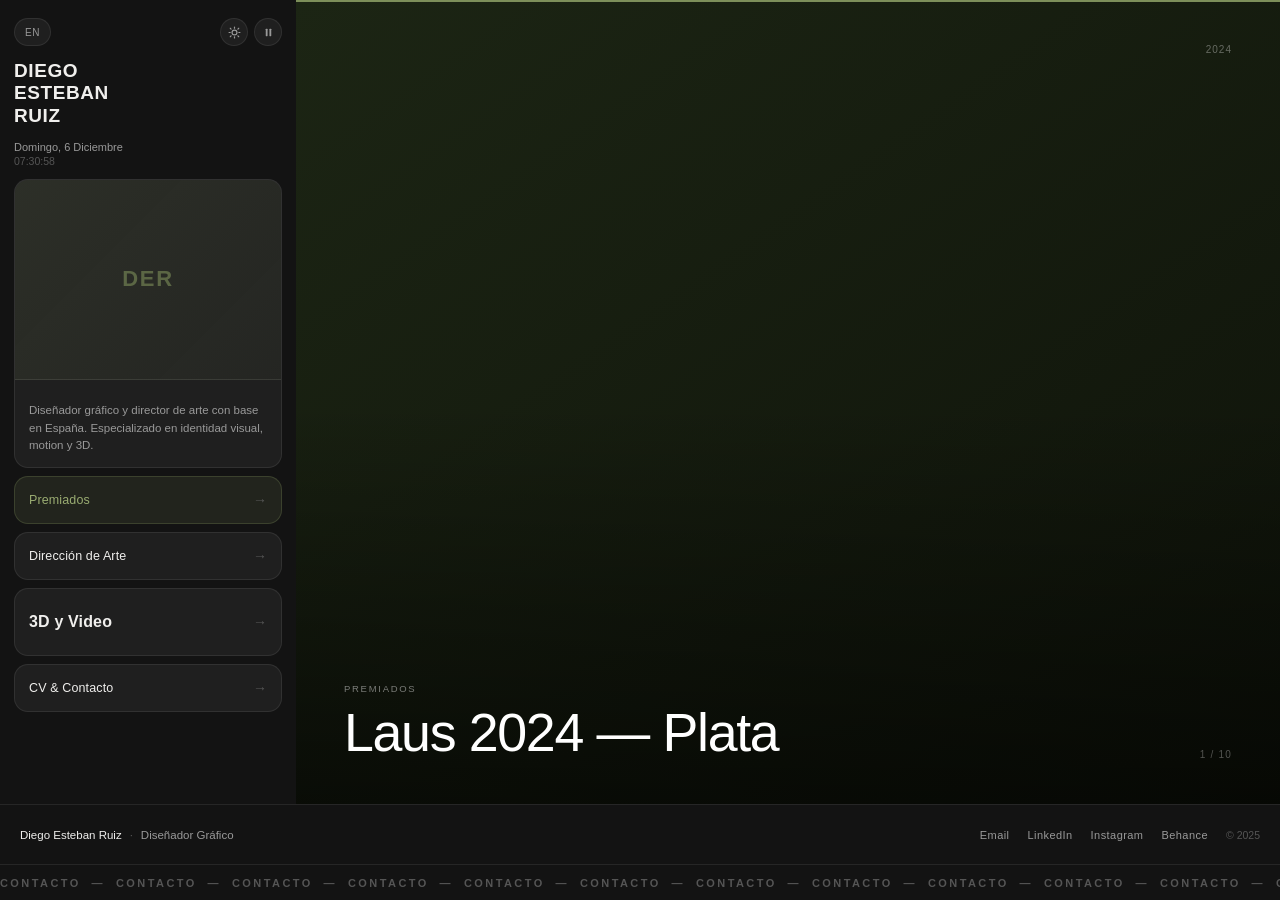
==== index.html @ 57b0bf26 "primera versión" ====
<!DOCTYPE html>
<html lang="es" data-theme="dark" data-lang="es">
<head>
  <meta charset="UTF-8">
  <meta name="viewport" content="width=device-width, initial-scale=1.0">
  <title>Diego Esteban Ruiz — Portfolio</title>
  <link rel="stylesheet" href="css/style.css">
</head>
<body>

  <div class="layout">

    <!-- SIDEBAR -->
    <aside class="sidebar">
      <div class="sidebar-inner">

        <div class="sidebar-header">
          <div class="controls">
            <button class="ctrl-btn lang-btn" id="langToggle" title="Cambiar idioma">EN</button>
            <div class="ctrl-right">
              <button class="ctrl-btn icon-btn" id="themeToggle" title="Cambiar tema">
                <svg width="13" height="13" viewBox="0 0 24 24" fill="none" stroke="currentColor" stroke-width="2.2" stroke-linecap="round">
                  <circle cx="12" cy="12" r="4.5"/>
                  <line x1="12" y1="2" x2="12" y2="4"/>
                  <line x1="12" y1="20" x2="12" y2="22"/>
                  <line x1="4.22" y1="4.22" x2="5.64" y2="5.64"/>
                  <line x1="18.36" y1="18.36" x2="19.78" y2="19.78"/>
                  <line x1="2" y1="12" x2="4" y2="12"/>
                  <line x1="20" y1="12" x2="22" y2="12"/>
                  <line x1="4.22" y1="19.78" x2="5.64" y2="18.36"/>
                  <line x1="18.36" y1="5.64" x2="19.78" y2="4.22"/>
                </svg>
              </button>
              <button class="ctrl-btn icon-btn" id="playToggle" title="Play / Pause">
                <svg class="icon-play" width="11" height="11" viewBox="0 0 24 24" fill="currentColor">
                  <rect x="6" y="4" width="4" height="16" rx="1"/>
                  <rect x="14" y="4" width="4" height="16" rx="1"/>
                </svg>
              </button>
            </div>
          </div>

          <h1 class="brand-name">DIEGO<br>ESTEBAN<br>RUIZ</h1>

          <div class="time-display">
            <span id="timeDay">Martes, 26 Mayo</span>
            <span class="time-city" id="timeClock">00:00:00</span>
          </div>
        </div>

        <nav class="sidebar-nav">

          <div class="nav-card nav-card--about" data-section="all">
            <div class="about-photo">
              <div class="photo-placeholder">DER</div>
            </div>
            <div class="about-text">
              <p class="about-desc" data-i18n="about_desc">Diseñador gráfico y director de arte con base en España. Especializado en identidad visual, motion y 3D.</p>
            </div>
          </div>

          <a href="pages/premiados.html" class="nav-card nav-card--section nav-card--accent" data-section="awards">
            <span class="nav-card-label" data-i18n="nav_awards">Premiados</span>
            <span class="nav-arrow">→</span>
          </a>

          <a href="pages/direccion-arte.html" class="nav-card nav-card--section" data-section="art-direction">
            <span class="nav-card-label" data-i18n="nav_artdir">Dirección de Arte</span>
            <span class="nav-arrow">→</span>
          </a>

          <a href="pages/3d-video.html" class="nav-card nav-card--section nav-card--large" data-section="3d-video">
            <span class="nav-card-label" data-i18n="nav_3d">3D y Video</span>
            <span class="nav-arrow">→</span>
          </a>

          <a href="pages/cv.html" class="nav-card nav-card--section" data-section="cv">
            <span class="nav-card-label" data-i18n="nav_cv">CV &amp; Contacto</span>
            <span class="nav-arrow">→</span>
          </a>

        </nav>

      </div>
    </aside>

    <!-- CAROUSEL -->
    <main class="carousel-area">
      <div class="carousel-progress-bar" id="progressBar"></div>
      <div class="carousel" id="carousel"></div>
      <div class="slide-label" id="slideLabel"></div>
    </main>

  </div>

  <!-- FOOTER -->
  <footer class="footer">
    <div class="footer-static">
      <div class="footer-left">
        <span class="footer-name">Diego Esteban Ruiz</span>
        <span class="footer-dot">·</span>
        <span class="footer-role" data-i18n="footer_role">Diseñador Gráfico</span>
      </div>
      <div class="footer-links">
        <a href="mailto:hola@diegoestebanruiz.com" class="footer-link">Email</a>
        <a href="https://linkedin.com" target="_blank" rel="noopener" class="footer-link">LinkedIn</a>
        <a href="https://instagram.com" target="_blank" rel="noopener" class="footer-link">Instagram</a>
        <a href="https://behance.net" target="_blank" rel="noopener" class="footer-link">Behance</a>
        <span class="footer-year">© 2025</span>
      </div>
    </div>
    <div class="footer-marquee">
      <div class="marquee-track">
        <span class="marquee-txt" data-i18n="marquee_contact">CONTACTO&nbsp;&nbsp;—&nbsp;&nbsp;CONTACTO&nbsp;&nbsp;—&nbsp;&nbsp;CONTACTO&nbsp;&nbsp;—&nbsp;&nbsp;CONTACTO&nbsp;&nbsp;—&nbsp;&nbsp;CONTACTO&nbsp;&nbsp;—&nbsp;&nbsp;CONTACTO&nbsp;&nbsp;—&nbsp;&nbsp;CONTACTO&nbsp;&nbsp;—&nbsp;&nbsp;CONTACTO&nbsp;&nbsp;—&nbsp;&nbsp;</span>
        <span class="marquee-txt" aria-hidden="true" data-i18n="marquee_contact">CONTACTO&nbsp;&nbsp;—&nbsp;&nbsp;CONTACTO&nbsp;&nbsp;—&nbsp;&nbsp;CONTACTO&nbsp;&nbsp;—&nbsp;&nbsp;CONTACTO&nbsp;&nbsp;—&nbsp;&nbsp;CONTACTO&nbsp;&nbsp;—&nbsp;&nbsp;CONTACTO&nbsp;&nbsp;—&nbsp;&nbsp;CONTACTO&nbsp;&nbsp;—&nbsp;&nbsp;CONTACTO&nbsp;&nbsp;—&nbsp;&nbsp;</span>
      </div>
    </div>
  </footer>

  <script src="js/common.js"></script>
  <script src="js/main.js"></script>
</body>
</html>
---- css/style.css ----
/* ─── TOKENS ─────────────────────────────────────────────── */
:root {
  --bg:            #0c0c0c;
  --bg-sidebar:    #131313;
  --bg-card:       rgba(255,255,255,0.055);
  --bg-card-hover: rgba(255,255,255,0.09);
  --border-card:   rgba(255,255,255,0.08);
  --text:          #f0efed;
  --text-muted:    #999;
  --text-dim:      #555;
  --olive:         #7d8f5a;
  --olive-light:   #9aac72;
  --olive-dim:     rgba(125,143,90,0.14);
  --olive-border:  rgba(125,143,90,0.28);
  --radius:        14px;
  --radius-sm:     9px;
  --sidebar-w:     296px;
  --footer-h:      96px;
  --gap:           8px;
  --font: -apple-system, BlinkMacSystemFont, 'Helvetica Neue', Helvetica, Arial, sans-serif;
  --ease: cubic-bezier(0.4, 0, 0.2, 1);
}

[data-theme="light"] {
  --bg:            #eeebe5;
  --bg-sidebar:    #e6e2db;
  --bg-card:       rgba(0,0,0,0.045);
  --bg-card-hover: rgba(0,0,0,0.08);
  --border-card:   rgba(0,0,0,0.09);
  --text:          #111;
  --text-muted:    #666;
  --text-dim:      #aaa;
  --olive:         #5c6e3c;
  --olive-light:   #7d8f5a;
  --olive-dim:     rgba(92,110,60,0.10);
  --olive-border:  rgba(92,110,60,0.25);
}

/* ─── RESET ──────────────────────────────────────────────── */
*, *::before, *::after { margin: 0; padding: 0; box-sizing: border-box; }
html, body { height: 100%; }
a { text-decoration: none; color: inherit; }
button { border: none; background: none; cursor: pointer; color: inherit; font: inherit; }
svg { display: block; flex-shrink: 0; }

/* ─── BODY / ROOT LAYOUT ─────────────────────────────────── */
body {
  display: flex;
  flex-direction: column;
  height: 100vh;
  overflow: hidden;
  font-family: var(--font);
  background: var(--bg);
  color: var(--text);
  transition: background 0.4s var(--ease), color 0.3s var(--ease);
}

/* top zone: sidebar + carousel */
.layout {
  display: flex;
  flex: 1;
  overflow: hidden;
  min-height: 0;
}

/* ─── SIDEBAR ────────────────────────────────────────────── */
.sidebar {
  width: var(--sidebar-w);
  flex-shrink: 0;
  background: var(--bg-sidebar);
  display: flex;
  flex-direction: column;
  overflow-y: auto;
  overflow-x: hidden;
  transition: background 0.4s var(--ease);
}

.sidebar::-webkit-scrollbar { width: 0; }

.sidebar-inner {
  display: flex;
  flex-direction: column;
  padding: 18px 14px 14px;
  gap: var(--gap);
  flex: 1;
}

/* header block */
.sidebar-header {
  display: flex;
  flex-direction: column;
  gap: 14px;
  padding-bottom: 4px;
}

.controls {
  display: flex;
  align-items: center;
  justify-content: space-between;
}

.ctrl-right {
  display: flex;
  align-items: center;
  gap: 6px;
}

.ctrl-btn {
  display: flex;
  align-items: center;
  justify-content: center;
  height: 28px;
  padding: 0 10px;
  border-radius: 20px;
  background: var(--bg-card);
  border: 1px solid var(--border-card);
  color: var(--text-muted);
  font-size: 10px;
  font-weight: 500;
  letter-spacing: 0.06em;
  transition: background 0.2s, color 0.2s, border-color 0.2s;
}

.ctrl-btn:hover {
  background: var(--bg-card-hover);
  color: var(--text);
}

.icon-btn {
  width: 28px;
  padding: 0;
}

.brand-name {
  font-size: 19px;
  font-weight: 600;
  letter-spacing: 0.03em;
  line-height: 1.18;
  color: var(--text);
}

.time-display {
  display: flex;
  flex-direction: column;
  gap: 2px;
  font-size: 11px;
  color: var(--text-muted);
}

.time-city {
  color: var(--text-dim);
  font-size: 10.5px;
  font-variant-numeric: tabular-nums;
}

/* ─── NAV CARDS ──────────────────────────────────────────── */
.sidebar-nav {
  display: flex;
  flex-direction: column;
  gap: var(--gap);
  flex: 1;
}

.nav-card {
  display: flex;
  align-items: center;
  gap: 10px;
  padding: 12px 14px;
  border-radius: var(--radius);
  background: var(--bg-card);
  border: 1px solid var(--border-card);
  transition: background 0.2s var(--ease), border-color 0.2s var(--ease), transform 0.15s var(--ease);
  cursor: pointer;
}

.nav-card:hover {
  background: var(--bg-card-hover);
  transform: translateX(2px);
}

/* about card */
.nav-card--about {
  flex-direction: column;
  align-items: flex-start;
  padding: 0;
  overflow: hidden;
  cursor: default;
}

.nav-card--about:hover { transform: none; }

.about-photo {
  width: 100%;
  aspect-ratio: 4/3;
  background: linear-gradient(135deg, var(--olive-dim), rgba(125,143,90,0.06));
  border-bottom: 1px solid var(--border-card);
  display: flex;
  align-items: center;
  justify-content: center;
}

.photo-placeholder {
  font-size: 22px;
  font-weight: 700;
  letter-spacing: 0.08em;
  color: var(--olive);
  opacity: 0.6;
}

.about-text {
  padding: 12px 14px;
}

.about-desc {
  font-size: 11.5px;
  line-height: 1.55;
  color: var(--text-muted);
}

/* section nav cards */
.nav-card--section {
  justify-content: space-between;
  min-height: 48px;
}

.nav-card-label {
  font-size: 12.5px;
  font-weight: 500;
  letter-spacing: 0.01em;
  color: var(--text);
}

.nav-arrow {
  font-size: 14px;
  color: var(--text-dim);
  transition: transform 0.2s var(--ease), color 0.2s;
}

.nav-card--section:hover .nav-arrow {
  transform: translateX(3px);
  color: var(--olive);
}

/* accent card (awards) */
.nav-card--accent {
  background: var(--olive-dim);
  border-color: var(--olive-border);
}

.nav-card--accent .nav-card-label { color: var(--olive-light); }
.nav-card--accent:hover {
  background: rgba(125,143,90,0.2);
  border-color: var(--olive);
}

/* large card (3d y video) */
.nav-card--large {
  min-height: 68px;
}

.nav-card--large .nav-card-label {
  font-size: 16px;
  font-weight: 600;
}

/* section hover preview highlight */
.nav-card--section.is-previewing {
  background: var(--bg-card-hover);
  border-color: rgba(255,255,255,0.14);
}

.nav-card--accent.is-previewing {
  background: rgba(125,143,90,0.22);
  border-color: var(--olive);
}

/* ─── CAROUSEL ───────────────────────────────────────────── */
.carousel-area {
  flex: 1;
  position: relative;
  background: #080808;
  overflow: hidden;
}

.carousel {
  position: absolute;
  inset: 0;
}

.slide {
  position: absolute;
  inset: 0;
  display: flex;
  flex-direction: column;
  justify-content: flex-end;
  padding: 44px 48px;
  opacity: 0;
  transition: opacity 0.65s var(--ease);
  pointer-events: none;
}

.slide.active {
  opacity: 1;
}

.slide::after {
  content: '';
  position: absolute;
  inset: 0;
  background: linear-gradient(to top, rgba(0,0,0,0.55) 0%, transparent 50%);
  pointer-events: none;
}

.slide-bg {
  position: absolute;
  inset: 0;
  background-size: cover;
  background-position: center;
}

.slide-content {
  position: relative;
  z-index: 1;
}

.slide-category {
  font-size: 9.5px;
  letter-spacing: 0.18em;
  text-transform: uppercase;
  color: rgba(255,255,255,0.45);
  margin-bottom: 10px;
}

.slide-title {
  font-size: clamp(28px, 4.2vw, 68px);
  font-weight: 300;
  color: #fff;
  line-height: 1.05;
  letter-spacing: -0.025em;
}

.slide-year {
  position: absolute;
  top: 44px;
  right: 48px;
  font-size: 10px;
  color: rgba(255,255,255,0.35);
  letter-spacing: 0.1em;
  z-index: 1;
}

/* progress bar */
.carousel-progress-bar {
  position: absolute;
  top: 0;
  left: 0;
  height: 2px;
  width: 0%;
  background: var(--olive);
  z-index: 10;
  transition: none;
}

/* floating slide label */
.slide-label {
  position: absolute;
  bottom: 44px;
  right: 48px;
  font-size: 10px;
  letter-spacing: 0.12em;
  text-transform: uppercase;
  color: rgba(255,255,255,0.3);
  z-index: 10;
}

/* ─── FOOTER ─────────────────────────────────────────────── */
.footer {
  height: var(--footer-h);
  display: flex;
  flex-direction: column;
  background: var(--bg-sidebar);
  border-top: 1px solid var(--border-card);
  transition: background 0.4s var(--ease);
}

.footer-static {
  display: flex;
  align-items: center;
  justify-content: space-between;
  padding: 0 20px;
  flex: 1;
  gap: 16px;
}

.footer-left {
  display: flex;
  align-items: center;
  gap: 8px;
  font-size: 11.5px;
}

.footer-name { font-weight: 500; color: var(--text); }
.footer-dot  { color: var(--text-dim); }
.footer-role { color: var(--text-muted); }

.footer-links {
  display: flex;
  align-items: center;
  gap: 18px;
}

.footer-link {
  font-size: 11px;
  color: var(--text-muted);
  letter-spacing: 0.04em;
  transition: color 0.2s;
}

.footer-link:hover { color: var(--olive-light); }

.footer-year {
  font-size: 10.5px;
  color: var(--text-dim);
}

/* marquee strip */
.footer-marquee {
  height: 36px;
  overflow: hidden;
  border-top: 1px solid var(--border-card);
  display: flex;
  align-items: center;
}

.marquee-track {
  display: flex;
  white-space: nowrap;
  animation: marquee 22s linear infinite;
}

.marquee-txt {
  font-size: 11px;
  font-weight: 600;
  letter-spacing: 0.22em;
  color: var(--text-dim);
  padding-right: 0;
}

@keyframes marquee {
  from { transform: translateX(0); }
  to   { transform: translateX(-50%); }
}

.footer-marquee:hover .marquee-track { animation-play-state: paused; }

/* ─── PAGE LAYOUT (section pages) ───────────────────────── */
.page-layout {
  display: flex;
  height: 100vh;
  overflow: hidden;
  flex-direction: column;
}

.page-main {
  display: flex;
  flex: 1;
  overflow: hidden;
  min-height: 0;
}

.page-sidebar {
  width: var(--sidebar-w);
  flex-shrink: 0;
  background: var(--bg-sidebar);
  display: flex;
  flex-direction: column;
  overflow-y: auto;
  transition: background 0.4s var(--ease);
}

.page-sidebar::-webkit-scrollbar { width: 0; }

.page-content {
  flex: 1;
  overflow-y: auto;
  padding: 48px 52px 64px;
}

.page-content::-webkit-scrollbar { width: 5px; }
.page-content::-webkit-scrollbar-track { background: transparent; }
.page-content::-webkit-scrollbar-thumb { background: var(--border-card); border-radius: 4px; }

/* back link */
.back-link {
  display: inline-flex;
  align-items: center;
  gap: 6px;
  font-size: 11px;
  letter-spacing: 0.08em;
  color: var(--text-muted);
  text-transform: uppercase;
  margin-bottom: 40px;
  transition: color 0.2s;
}

.back-link:hover { color: var(--olive-light); }

/* page heading */
.page-heading {
  font-size: clamp(32px, 5vw, 60px);
  font-weight: 300;
  letter-spacing: -0.025em;
  line-height: 1.05;
  color: var(--text);
  margin-bottom: 12px;
}

.page-subheading {
  font-size: 13px;
  color: var(--text-muted);
  margin-bottom: 52px;
  max-width: 480px;
  line-height: 1.6;
}

/* section divider */
.section-block {
  margin-bottom: 56px;
}

.section-block-title {
  font-size: 10px;
  letter-spacing: 0.2em;
  text-transform: uppercase;
  color: var(--text-dim);
  padding-bottom: 16px;
  border-bottom: 1px solid var(--border-card);
  margin-bottom: 20px;
}

/* project cards row */
.projects-row {
  display: flex;
  flex-wrap: wrap;
  gap: 14px;
}

.project-card {
  flex: 1 1 260px;
  max-width: 380px;
  border-radius: var(--radius);
  overflow: hidden;
  background: var(--bg-card);
  border: 1px solid var(--border-card);
  transition: transform 0.22s var(--ease), background 0.2s;
  cursor: pointer;
}

.project-card:hover {
  transform: translateY(-4px);
  background: var(--bg-card-hover);
}

.project-thumb {
  width: 100%;
  aspect-ratio: 16/10;
  background: linear-gradient(135deg, var(--thumb-a, #1a1a1a), var(--thumb-b, #2a2a2a));
  display: flex;
  align-items: center;
  justify-content: center;
}

.project-thumb-label {
  font-size: 10px;
  letter-spacing: 0.15em;
  text-transform: uppercase;
  color: rgba(255,255,255,0.25);
}

.project-info {
  padding: 14px 16px 16px;
}

.project-title {
  font-size: 13px;
  font-weight: 500;
  color: var(--text);
  margin-bottom: 4px;
}

.project-meta {
  font-size: 10.5px;
  color: var(--text-muted);
  display: flex;
  gap: 10px;
}

/* CV page */
.cv-grid {
  display: flex;
  gap: 48px;
  flex-wrap: wrap;
}

.cv-col {
  flex: 1 1 280px;
}

.cv-col-title {
  font-size: 10px;
  letter-spacing: 0.2em;
  text-transform: uppercase;
  color: var(--text-dim);
  margin-bottom: 20px;
  padding-bottom: 12px;
  border-bottom: 1px solid var(--border-card);
}

.cv-entry {
  padding: 16px 0;
  border-bottom: 1px solid var(--border-card);
}

.cv-entry-year {
  font-size: 10px;
  color: var(--olive);
  letter-spacing: 0.1em;
  margin-bottom: 4px;
}

.cv-entry-title {
  font-size: 13px;
  font-weight: 500;
  color: var(--text);
  margin-bottom: 3px;
}

.cv-entry-place {
  font-size: 11.5px;
  color: var(--text-muted);
}

/* contact block */
.contact-block {
  margin-top: 52px;
  padding: 28px 32px;
  border-radius: var(--radius);
  background: var(--bg-card);
  border: 1px solid var(--border-card);
  display: flex;
  flex-wrap: wrap;
  gap: 24px;
  align-items: center;
  justify-content: space-between;
}

.contact-links {
  display: flex;
  flex-wrap: wrap;
  gap: 12px;
}

.contact-link {
  display: inline-flex;
  align-items: center;
  gap: 6px;
  padding: 9px 16px;
  border-radius: 30px;
  background: var(--bg-card);
  border: 1px solid var(--border-card);
  font-size: 12px;
  color: var(--text-muted);
  transition: background 0.2s, color 0.2s, border-color 0.2s;
}

.contact-link:hover {
  background: var(--olive-dim);
  border-color: var(--olive-border);
  color: var(--olive-light);
}

/* active nav state on section pages */
.nav-card--section.is-active {
  background: var(--bg-card-hover);
  border-color: rgba(255,255,255,0.13);
}

.nav-card--accent.is-active {
  background: rgba(125,143,90,0.2);
  border-color: var(--olive);
}

/* ─── UTILITY ────────────────────────────────────────────── */
.hidden { display: none !important; }

/* ─── ANIMATIONS ─────────────────────────────────────────── */
@keyframes progressFill {
  from { width: 0%; }
  to   { width: 100%; }
}

.progress-running {
  animation: progressFill var(--slide-duration, 2s) linear forwards;
}
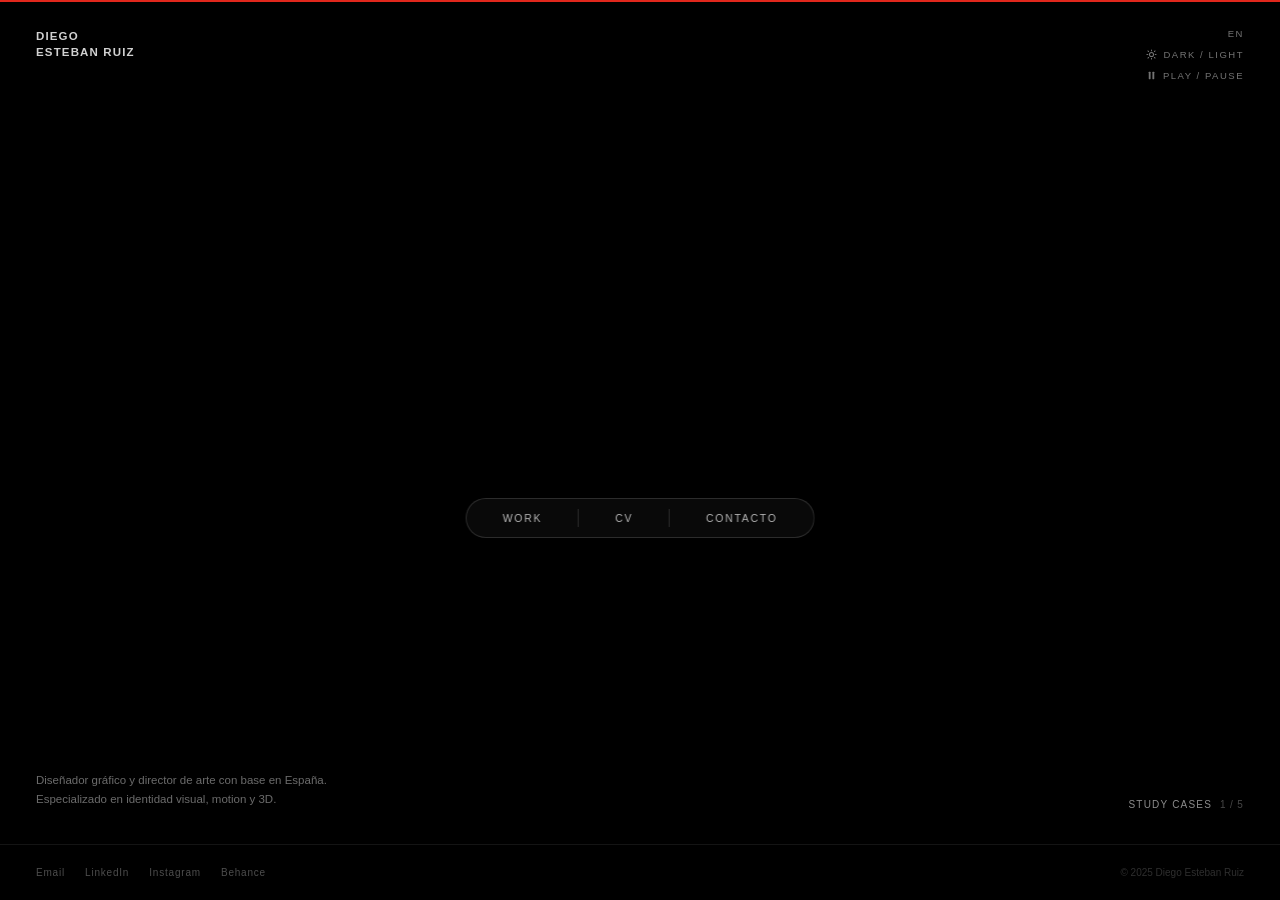
==== commit 5b9af8dd: "Rediseño completo: homepage full-screen, topnav, layout editorial work - Homepage: carrusel full-scr" ====
--- a/index.html
+++ b/index.html
@@ -6,118 +6,80 @@
   <title>Diego Esteban Ruiz — Portfolio</title>
   <link rel="stylesheet" href="css/style.css">
 </head>
-<body>
+<body class="home-body">
 
-  <div class="layout">
+  <!-- ── BACKGROUND CAROUSEL ───────────────────────────────── -->
+  <div class="home-carousel" id="carousel"></div>
 
-    <!-- SIDEBAR -->
-    <aside class="sidebar">
-      <div class="sidebar-inner">
+  <!-- ── GRADIENT OVERLAY ──────────────────────────────────── -->
+  <div class="home-overlay"></div>
 
-        <div class="sidebar-header">
-          <div class="controls">
-            <button class="ctrl-btn lang-btn" id="langToggle" title="Cambiar idioma">EN</button>
-            <div class="ctrl-right">
-              <button class="ctrl-btn icon-btn" id="themeToggle" title="Cambiar tema">
-                <svg width="13" height="13" viewBox="0 0 24 24" fill="none" stroke="currentColor" stroke-width="2.2" stroke-linecap="round">
-                  <circle cx="12" cy="12" r="4.5"/>
-                  <line x1="12" y1="2" x2="12" y2="4"/>
-                  <line x1="12" y1="20" x2="12" y2="22"/>
-                  <line x1="4.22" y1="4.22" x2="5.64" y2="5.64"/>
-                  <line x1="18.36" y1="18.36" x2="19.78" y2="19.78"/>
-                  <line x1="2" y1="12" x2="4" y2="12"/>
-                  <line x1="20" y1="12" x2="22" y2="12"/>
-                  <line x1="4.22" y1="19.78" x2="5.64" y2="18.36"/>
-                  <line x1="18.36" y1="5.64" x2="19.78" y2="4.22"/>
-                </svg>
-              </button>
-              <button class="ctrl-btn icon-btn" id="playToggle" title="Play / Pause">
-                <svg class="icon-play" width="11" height="11" viewBox="0 0 24 24" fill="currentColor">
-                  <rect x="6" y="4" width="4" height="16" rx="1"/>
-                  <rect x="14" y="4" width="4" height="16" rx="1"/>
-                </svg>
-              </button>
-            </div>
-          </div>
+  <!-- ── PROGRESS BAR ──────────────────────────────────────── -->
+  <div class="home-progress carousel-progress-bar" id="progressBar"></div>
 
-          <h1 class="brand-name">DIEGO<br>ESTEBAN<br>RUIZ</h1>
+  <!-- ── TOP BAR ───────────────────────────────────────────── -->
+  <div class="home-topbar">
+    <a href="index.html" class="home-brand">DIEGO<br>ESTEBAN RUIZ</a>
 
-          <div class="time-display">
-            <span id="timeDay">Martes, 26 Mayo</span>
-            <span class="time-city" id="timeClock">00:00:00</span>
-          </div>
-        </div>
+    <div class="home-controls">
+      <button class="home-ctrl lang-btn" id="langToggle">EN</button>
 
-        <nav class="sidebar-nav">
+      <button class="home-ctrl" id="themeToggle">
+        <svg width="11" height="11" viewBox="0 0 24 24" fill="none" stroke="currentColor" stroke-width="2.2" stroke-linecap="round">
+          <circle cx="12" cy="12" r="4.5"/>
+          <line x1="12" y1="2" x2="12" y2="4"/>
+          <line x1="12" y1="20" x2="12" y2="22"/>
+          <line x1="4.22" y1="4.22" x2="5.64" y2="5.64"/>
+          <line x1="18.36" y1="18.36" x2="19.78" y2="19.78"/>
+          <line x1="2" y1="12" x2="4" y2="12"/>
+          <line x1="20" y1="12" x2="22" y2="12"/>
+          <line x1="4.22" y1="19.78" x2="5.64" y2="18.36"/>
+          <line x1="18.36" y1="5.64" x2="19.78" y2="4.22"/>
+        </svg>
+        <span data-i18n-ctrl="theme">Dark / Light</span>
+      </button>
 
-          <div class="nav-card nav-card--about" data-section="all">
-            <div class="about-photo">
-              <div class="photo-placeholder">DER</div>
-            </div>
-            <div class="about-text">
-              <p class="about-desc" data-i18n="about_desc">Diseñador gráfico y director de arte con base en España. Especializado en identidad visual, motion y 3D.</p>
-            </div>
-          </div>
-
-          <a href="pages/premiados.html" class="nav-card nav-card--section nav-card--accent" data-section="awards">
-            <span class="nav-card-label" data-i18n="nav_awards">Premiados</span>
-            <span class="nav-arrow">→</span>
-          </a>
-
-          <a href="pages/direccion-arte.html" class="nav-card nav-card--section" data-section="art-direction">
-            <span class="nav-card-label" data-i18n="nav_artdir">Dirección de Arte</span>
-            <span class="nav-arrow">→</span>
-          </a>
-
-          <a href="pages/3d-video.html" class="nav-card nav-card--section nav-card--large" data-section="3d-video">
-            <span class="nav-card-label" data-i18n="nav_3d">3D y Video</span>
-            <span class="nav-arrow">→</span>
-          </a>
-
-          <a href="pages/cv.html" class="nav-card nav-card--section" data-section="cv">
-            <span class="nav-card-label" data-i18n="nav_cv">CV &amp; Contacto</span>
-            <span class="nav-arrow">→</span>
-          </a>
-
-        </nav>
-
-      </div>
-    </aside>
-
-    <!-- CAROUSEL -->
-    <main class="carousel-area">
-      <div class="carousel-progress-bar" id="progressBar"></div>
-      <div class="carousel" id="carousel"></div>
-      <div class="slide-label" id="slideLabel"></div>
-    </main>
-
+      <button class="home-ctrl" id="playToggle">
+        <svg class="icon-play" width="11" height="11" viewBox="0 0 24 24" fill="currentColor">
+          <rect x="6" y="4" width="4" height="16" rx="1"/>
+          <rect x="14" y="4" width="4" height="16" rx="1"/>
+        </svg>
+        <span data-i18n-ctrl="play">Play / Pause</span>
+      </button>
+    </div>
   </div>
 
-  <!-- FOOTER -->
-  <footer class="footer">
-    <div class="footer-static">
-      <div class="footer-left">
-        <span class="footer-name">Diego Esteban Ruiz</span>
-        <span class="footer-dot">·</span>
-        <span class="footer-role" data-i18n="footer_role">Diseñador Gráfico</span>
+  <!-- ── NAV PILL ───────────────────────────────────────────── -->
+  <nav class="home-nav">
+    <a href="pages/work.html" class="home-nav-link" data-i18n="nav_work">Work</a>
+    <span class="home-nav-sep"></span>
+    <a href="pages/cv.html" class="home-nav-link" data-i18n="nav_cv">CV</a>
+    <span class="home-nav-sep"></span>
+    <a href="pages/cv.html#contacto" class="home-nav-link" data-i18n="nav_contacto">Contacto</a>
+  </nav>
+
+  <!-- ── BIO TEXT ───────────────────────────────────────────── -->
+  <div class="home-bio">
+    <p class="home-bio-text" data-i18n="about_desc">Diseñador gráfico y director de arte con base en España. Especializado en identidad visual, motion y 3D.</p>
+  </div>
+
+  <!-- ── SLIDE INFO ─────────────────────────────────────────── -->
+  <div class="home-slide-info" id="slideLabel"></div>
+
+  <!-- ── FOOTER ────────────────────────────────────────────── -->
+  <footer class="home-footer">
+    <div class="home-footer-inner">
+      <div class="home-footer-links">
+        <a href="mailto:hola@diegoestebanruiz.com" class="home-footer-link">Email</a>
+        <a href="https://linkedin.com"  target="_blank" rel="noopener" class="home-footer-link">LinkedIn</a>
+        <a href="https://instagram.com" target="_blank" rel="noopener" class="home-footer-link">Instagram</a>
+        <a href="https://behance.net"   target="_blank" rel="noopener" class="home-footer-link">Behance</a>
       </div>
-      <div class="footer-links">
-        <a href="mailto:hola@diegoestebanruiz.com" class="footer-link">Email</a>
-        <a href="https://linkedin.com" target="_blank" rel="noopener" class="footer-link">LinkedIn</a>
-        <a href="https://instagram.com" target="_blank" rel="noopener" class="footer-link">Instagram</a>
-        <a href="https://behance.net" target="_blank" rel="noopener" class="footer-link">Behance</a>
-        <span class="footer-year">© 2025</span>
-      </div>
-    </div>
-    <div class="footer-marquee">
-      <div class="marquee-track">
-        <span class="marquee-txt" data-i18n="marquee_contact">CONTACTO&nbsp;&nbsp;—&nbsp;&nbsp;CONTACTO&nbsp;&nbsp;—&nbsp;&nbsp;CONTACTO&nbsp;&nbsp;—&nbsp;&nbsp;CONTACTO&nbsp;&nbsp;—&nbsp;&nbsp;CONTACTO&nbsp;&nbsp;—&nbsp;&nbsp;CONTACTO&nbsp;&nbsp;—&nbsp;&nbsp;CONTACTO&nbsp;&nbsp;—&nbsp;&nbsp;CONTACTO&nbsp;&nbsp;—&nbsp;&nbsp;</span>
-        <span class="marquee-txt" aria-hidden="true" data-i18n="marquee_contact">CONTACTO&nbsp;&nbsp;—&nbsp;&nbsp;CONTACTO&nbsp;&nbsp;—&nbsp;&nbsp;CONTACTO&nbsp;&nbsp;—&nbsp;&nbsp;CONTACTO&nbsp;&nbsp;—&nbsp;&nbsp;CONTACTO&nbsp;&nbsp;—&nbsp;&nbsp;CONTACTO&nbsp;&nbsp;—&nbsp;&nbsp;CONTACTO&nbsp;&nbsp;—&nbsp;&nbsp;CONTACTO&nbsp;&nbsp;—&nbsp;&nbsp;</span>
-      </div>
+      <span class="home-footer-copy">© 2025 Diego Esteban Ruiz</span>
     </div>
   </footer>
 
-  <script src="js/common.js"></script>
-  <script src="js/main.js"></script>
+  <script src="js/common.js?v=2"></script>
+  <script src="js/main.js?v=2"></script>
 </body>
 </html>
--- a/css/style.css
+++ b/css/style.css
@@ -1,19 +1,20 @@
 /* ─── TOKENS ─────────────────────────────────────────────── */
 :root {
-  --bg:            #0c0c0c;
-  --bg-sidebar:    #131313;
-  --bg-card:       rgba(255,255,255,0.055);
-  --bg-card-hover: rgba(255,255,255,0.09);
-  --border-card:   rgba(255,255,255,0.08);
+  --bg:            #000;
+  --bg-sidebar:    #0d0d0d;
+  --bg-card:       rgba(255,255,255,0.04);
+  --bg-card-hover: rgba(255,255,255,0.07);
+  --border-card:   rgba(255,255,255,0.09);
   --text:          #f0efed;
-  --text-muted:    #999;
-  --text-dim:      #555;
-  --olive:         #7d8f5a;
-  --olive-light:   #9aac72;
-  --olive-dim:     rgba(125,143,90,0.14);
-  --olive-border:  rgba(125,143,90,0.28);
-  --radius:        14px;
-  --radius-sm:     9px;
+  --text-muted:    #888;
+  --text-dim:      #3a3a3a;
+
+  --accent:        #e0271c;
+  --accent-light:  #ff3d30;
+  --accent-dim:    rgba(224,39,28,0.09);
+  --accent-border: rgba(224,39,28,0.28);
+
+  --radius:        6px;
   --sidebar-w:     296px;
   --footer-h:      96px;
   --gap:           8px;
@@ -22,18 +23,18 @@
 }
 
 [data-theme="light"] {
-  --bg:            #eeebe5;
-  --bg-sidebar:    #e6e2db;
-  --bg-card:       rgba(0,0,0,0.045);
-  --bg-card-hover: rgba(0,0,0,0.08);
-  --border-card:   rgba(0,0,0,0.09);
+  --bg:            #f0ede8;
+  --bg-sidebar:    #e8e4de;
+  --bg-card:       rgba(0,0,0,0.04);
+  --bg-card-hover: rgba(0,0,0,0.07);
+  --border-card:   rgba(0,0,0,0.08);
   --text:          #111;
   --text-muted:    #666;
-  --text-dim:      #aaa;
-  --olive:         #5c6e3c;
-  --olive-light:   #7d8f5a;
-  --olive-dim:     rgba(92,110,60,0.10);
-  --olive-border:  rgba(92,110,60,0.25);
+  --text-dim:      #bbb;
+  --accent:        #c41a10;
+  --accent-light:  #e0271c;
+  --accent-dim:    rgba(196,26,16,0.07);
+  --accent-border: rgba(196,26,16,0.22);
 }
 
 /* ─── RESET ──────────────────────────────────────────────── */
@@ -43,7 +44,7 @@
 button { border: none; background: none; cursor: pointer; color: inherit; font: inherit; }
 svg { display: block; flex-shrink: 0; }
 
-/* ─── BODY / ROOT LAYOUT ─────────────────────────────────── */
+/* ─── BODY / ROOT ────────────────────────────────────────── */
 body {
   display: flex;
   flex-direction: column;
@@ -55,7 +56,6 @@
   transition: background 0.4s var(--ease), color 0.3s var(--ease);
 }
 
-/* top zone: sidebar + carousel */
 .layout {
   display: flex;
   flex: 1;
@@ -85,7 +85,6 @@
   flex: 1;
 }
 
-/* header block */
 .sidebar-header {
   display: flex;
   flex-direction: column;
@@ -118,18 +117,12 @@
   font-size: 10px;
   font-weight: 500;
   letter-spacing: 0.06em;
-  transition: background 0.2s, color 0.2s, border-color 0.2s;
-}
-
-.ctrl-btn:hover {
-  background: var(--bg-card-hover);
-  color: var(--text);
-}
-
-.icon-btn {
-  width: 28px;
-  padding: 0;
-}
+  transition: background 0.2s, color 0.2s;
+}
+
+.ctrl-btn:hover { background: var(--bg-card-hover); color: var(--text); }
+
+.icon-btn { width: 28px; padding: 0; }
 
 .brand-name {
   font-size: 19px;
@@ -173,12 +166,8 @@
   cursor: pointer;
 }
 
-.nav-card:hover {
-  background: var(--bg-card-hover);
-  transform: translateX(2px);
-}
-
-/* about card */
+.nav-card:hover { background: var(--bg-card-hover); transform: translateX(2px); }
+
 .nav-card--about {
   flex-direction: column;
   align-items: flex-start;
@@ -192,7 +181,7 @@
 .about-photo {
   width: 100%;
   aspect-ratio: 4/3;
-  background: linear-gradient(135deg, var(--olive-dim), rgba(125,143,90,0.06));
+  background: linear-gradient(135deg, rgba(224,39,28,0.07) 0%, transparent 100%);
   border-bottom: 1px solid var(--border-card);
   display: flex;
   align-items: center;
@@ -203,13 +192,11 @@
   font-size: 22px;
   font-weight: 700;
   letter-spacing: 0.08em;
-  color: var(--olive);
-  opacity: 0.6;
-}
-
-.about-text {
-  padding: 12px 14px;
-}
+  color: var(--accent);
+  opacity: 0.35;
+}
+
+.about-text { padding: 12px 14px; }
 
 .about-desc {
   font-size: 11.5px;
@@ -217,7 +204,6 @@
   color: var(--text-muted);
 }
 
-/* section nav cards */
 .nav-card--section {
   justify-content: space-between;
   min-height: 48px;
@@ -226,7 +212,6 @@
 .nav-card-label {
   font-size: 12.5px;
   font-weight: 500;
-  letter-spacing: 0.01em;
   color: var(--text);
 }
 
@@ -238,54 +223,43 @@
 
 .nav-card--section:hover .nav-arrow {
   transform: translateX(3px);
-  color: var(--olive);
-}
-
-/* accent card (awards) */
+  color: var(--accent);
+}
+
+/* accent = Work (primary section) */
 .nav-card--accent {
-  background: var(--olive-dim);
-  border-color: var(--olive-border);
-}
-
-.nav-card--accent .nav-card-label { color: var(--olive-light); }
+  background: var(--accent-dim);
+  border-color: var(--accent-border);
+}
+
+.nav-card--accent .nav-card-label { color: var(--accent-light); }
+
 .nav-card--accent:hover {
-  background: rgba(125,143,90,0.2);
-  border-color: var(--olive);
-}
-
-/* large card (3d y video) */
-.nav-card--large {
-  min-height: 68px;
-}
-
-.nav-card--large .nav-card-label {
-  font-size: 16px;
-  font-weight: 600;
-}
-
-/* section hover preview highlight */
+  background: rgba(224,39,28,0.14);
+  border-color: var(--accent);
+}
+
+.nav-card--section.is-active,
 .nav-card--section.is-previewing {
   background: var(--bg-card-hover);
-  border-color: rgba(255,255,255,0.14);
-}
-
+  border-color: rgba(255,255,255,0.12);
+}
+
+.nav-card--accent.is-active,
 .nav-card--accent.is-previewing {
-  background: rgba(125,143,90,0.22);
-  border-color: var(--olive);
-}
-
-/* ─── CAROUSEL ───────────────────────────────────────────── */
+  background: rgba(224,39,28,0.15);
+  border-color: var(--accent);
+}
+
+/* ─── CAROUSEL (homepage) ────────────────────────────────── */
 .carousel-area {
   flex: 1;
   position: relative;
-  background: #080808;
+  background: #000;
   overflow: hidden;
 }
 
-.carousel {
-  position: absolute;
-  inset: 0;
-}
+.carousel { position: absolute; inset: 0; }
 
 .slide {
   position: absolute;
@@ -299,9 +273,7 @@
   pointer-events: none;
 }
 
-.slide.active {
-  opacity: 1;
-}
+.slide.active { opacity: 1; }
 
 .slide::after {
   content: '';
@@ -311,23 +283,14 @@
   pointer-events: none;
 }
 
-.slide-bg {
-  position: absolute;
-  inset: 0;
-  background-size: cover;
-  background-position: center;
-}
-
-.slide-content {
-  position: relative;
-  z-index: 1;
-}
+.slide-bg { position: absolute; inset: 0; background-size: cover; background-position: center; }
+.slide-content { position: relative; z-index: 1; }
 
 .slide-category {
   font-size: 9.5px;
   letter-spacing: 0.18em;
   text-transform: uppercase;
-  color: rgba(255,255,255,0.45);
+  color: rgba(255,255,255,0.38);
   margin-bottom: 10px;
 }
 
@@ -344,32 +307,27 @@
   top: 44px;
   right: 48px;
   font-size: 10px;
-  color: rgba(255,255,255,0.35);
+  color: rgba(255,255,255,0.28);
   letter-spacing: 0.1em;
   z-index: 1;
 }
 
-/* progress bar */
 .carousel-progress-bar {
   position: absolute;
-  top: 0;
-  left: 0;
+  top: 0; left: 0;
   height: 2px;
   width: 0%;
-  background: var(--olive);
+  background: var(--accent);
   z-index: 10;
-  transition: none;
-}
-
-/* floating slide label */
+}
+
 .slide-label {
   position: absolute;
-  bottom: 44px;
-  right: 48px;
+  bottom: 44px; right: 48px;
   font-size: 10px;
   letter-spacing: 0.12em;
   text-transform: uppercase;
-  color: rgba(255,255,255,0.3);
+  color: rgba(255,255,255,0.26);
   z-index: 10;
 }
 
@@ -380,6 +338,7 @@
   flex-direction: column;
   background: var(--bg-sidebar);
   border-top: 1px solid var(--border-card);
+  flex-shrink: 0;
   transition: background 0.4s var(--ease);
 }
 
@@ -392,22 +351,12 @@
   gap: 16px;
 }
 
-.footer-left {
-  display: flex;
-  align-items: center;
-  gap: 8px;
-  font-size: 11.5px;
-}
-
+.footer-left { display: flex; align-items: center; gap: 8px; font-size: 11.5px; }
 .footer-name { font-weight: 500; color: var(--text); }
 .footer-dot  { color: var(--text-dim); }
 .footer-role { color: var(--text-muted); }
 
-.footer-links {
-  display: flex;
-  align-items: center;
-  gap: 18px;
-}
+.footer-links { display: flex; align-items: center; gap: 18px; }
 
 .footer-link {
   font-size: 11px;
@@ -416,14 +365,9 @@
   transition: color 0.2s;
 }
 
-.footer-link:hover { color: var(--olive-light); }
-
-.footer-year {
-  font-size: 10.5px;
-  color: var(--text-dim);
-}
-
-/* marquee strip */
+.footer-link:hover { color: var(--accent-light); }
+.footer-year { font-size: 10.5px; color: var(--text-dim); }
+
 .footer-marquee {
   height: 36px;
   overflow: hidden;
@@ -443,22 +387,16 @@
   font-weight: 600;
   letter-spacing: 0.22em;
   color: var(--text-dim);
-  padding-right: 0;
-}
-
-@keyframes marquee {
-  from { transform: translateX(0); }
-  to   { transform: translateX(-50%); }
 }
 
 .footer-marquee:hover .marquee-track { animation-play-state: paused; }
 
-/* ─── PAGE LAYOUT (section pages) ───────────────────────── */
+/* ─── PAGE LAYOUT (secciones) ────────────────────────────── */
 .page-layout {
   display: flex;
+  flex-direction: column;
   height: 100vh;
   overflow: hidden;
-  flex-direction: column;
 }
 
 .page-main {
@@ -483,62 +421,101 @@
 .page-content {
   flex: 1;
   overflow-y: auto;
-  padding: 48px 52px 64px;
-}
-
-.page-content::-webkit-scrollbar { width: 5px; }
+  padding: 44px 52px 100px;
+  scroll-behavior: smooth;
+}
+
+.page-content::-webkit-scrollbar { width: 4px; }
 .page-content::-webkit-scrollbar-track { background: transparent; }
 .page-content::-webkit-scrollbar-thumb { background: var(--border-card); border-radius: 4px; }
 
-/* back link */
 .back-link {
   display: inline-flex;
   align-items: center;
   gap: 6px;
-  font-size: 11px;
-  letter-spacing: 0.08em;
+  font-size: 10.5px;
+  letter-spacing: 0.1em;
   color: var(--text-muted);
   text-transform: uppercase;
   margin-bottom: 40px;
   transition: color 0.2s;
 }
 
-.back-link:hover { color: var(--olive-light); }
-
-/* page heading */
-.page-heading {
-  font-size: clamp(32px, 5vw, 60px);
-  font-weight: 300;
-  letter-spacing: -0.025em;
-  line-height: 1.05;
-  color: var(--text);
-  margin-bottom: 12px;
-}
-
-.page-subheading {
-  font-size: 13px;
+.back-link:hover { color: var(--accent-light); }
+
+/* ─── WORK PAGE — header meta ─────────────────────────────── */
+.work-intro {
+  display: flex;
+  justify-content: space-between;
+  align-items: flex-end;
+  padding-bottom: 18px;
+  border-bottom: 1px solid var(--border-card);
+  margin-bottom: 56px;
+}
+
+.work-intro-left {
+  font-size: 10.5px;
+  letter-spacing: 0.12em;
+  text-transform: uppercase;
   color: var(--text-muted);
-  margin-bottom: 52px;
-  max-width: 480px;
-  line-height: 1.6;
-}
-
-/* section divider */
-.section-block {
-  margin-bottom: 56px;
-}
-
-.section-block-title {
+}
+
+.work-intro-right {
+  font-size: 10.5px;
+  letter-spacing: 0.06em;
+  color: var(--text-dim);
+}
+
+/* ─── WORK SECTIONS ──────────────────────────────────────── */
+.work-section {
+  padding-bottom: 72px;
+}
+
+.work-section + .work-section {
+  padding-top: 64px;
+  border-top: 1px solid var(--border-card);
+}
+
+.ws-header {
+  display: flex;
+  align-items: baseline;
+  justify-content: space-between;
+  margin-bottom: 28px;
+  gap: 20px;
+}
+
+.ws-header-left {
+  display: flex;
+  align-items: baseline;
+  gap: 16px;
+}
+
+.ws-num {
   font-size: 10px;
   letter-spacing: 0.2em;
-  text-transform: uppercase;
+  color: var(--accent);
+  font-weight: 600;
+  text-transform: uppercase;
+  flex-shrink: 0;
+}
+
+.ws-title {
+  font-size: clamp(20px, 3vw, 40px);
+  font-weight: 600;
+  letter-spacing: -0.02em;
+  text-transform: uppercase;
+  color: var(--text);
+  line-height: 1;
+}
+
+.ws-count {
+  font-size: 10px;
   color: var(--text-dim);
-  padding-bottom: 16px;
-  border-bottom: 1px solid var(--border-card);
-  margin-bottom: 20px;
-}
-
-/* project cards row */
+  letter-spacing: 0.08em;
+  flex-shrink: 0;
+}
+
+/* ─── PROJECT CARDS ──────────────────────────────────────── */
 .projects-row {
   display: flex;
   flex-wrap: wrap;
@@ -547,45 +524,56 @@
 
 .project-card {
   flex: 1 1 260px;
-  max-width: 380px;
+  max-width: 400px;
   border-radius: var(--radius);
   overflow: hidden;
   background: var(--bg-card);
   border: 1px solid var(--border-card);
-  transition: transform 0.22s var(--ease), background 0.2s;
-  cursor: pointer;
+  transition: transform 0.22s var(--ease), border-color 0.18s;
 }
 
 .project-card:hover {
-  transform: translateY(-4px);
-  background: var(--bg-card-hover);
+  transform: translateY(-3px);
+  border-color: rgba(255,255,255,0.14);
 }
 
 .project-thumb {
   width: 100%;
   aspect-ratio: 16/10;
-  background: linear-gradient(135deg, var(--thumb-a, #1a1a1a), var(--thumb-b, #2a2a2a));
+  background: linear-gradient(135deg, var(--thumb-a,#111), var(--thumb-b,#1e1e1e));
   display: flex;
   align-items: center;
   justify-content: center;
-}
+  overflow: hidden;
+  position: relative;
+}
+
+.project-thumb--img { background: #060606; }
+
+.project-thumb--img img {
+  width: 100%;
+  height: 100%;
+  object-fit: cover;
+  display: block;
+  transition: transform 0.4s var(--ease);
+}
+
+.project-card:hover .project-thumb--img img { transform: scale(1.04); }
 
 .project-thumb-label {
-  font-size: 10px;
-  letter-spacing: 0.15em;
-  text-transform: uppercase;
-  color: rgba(255,255,255,0.25);
-}
-
-.project-info {
-  padding: 14px 16px 16px;
-}
+  font-size: 9px;
+  letter-spacing: 0.14em;
+  text-transform: uppercase;
+  color: rgba(255,255,255,0.18);
+}
+
+.project-info { padding: 12px 14px 14px; }
 
 .project-title {
-  font-size: 13px;
+  font-size: 12.5px;
   font-weight: 500;
   color: var(--text);
-  margin-bottom: 4px;
+  margin-bottom: 5px;
 }
 
 .project-meta {
@@ -595,35 +583,158 @@
   gap: 10px;
 }
 
-/* CV page */
-.cv-grid {
-  display: flex;
-  gap: 48px;
-  flex-wrap: wrap;
-}
-
-.cv-col {
-  flex: 1 1 280px;
-}
+/* ─── GALLERY BADGE ──────────────────────────────────────── */
+.thumb-count {
+  position: absolute;
+  top: 10px; right: 10px;
+  background: rgba(0,0,0,0.6);
+  backdrop-filter: blur(6px);
+  -webkit-backdrop-filter: blur(6px);
+  color: rgba(255,255,255,0.8);
+  font-size: 9px;
+  letter-spacing: 0.06em;
+  padding: 3px 8px;
+  border-radius: 20px;
+  border: 1px solid rgba(255,255,255,0.1);
+  pointer-events: none;
+  z-index: 1;
+}
+
+[data-gallery] { cursor: pointer; }
+
+/* ─── FAB NAVIGATION ─────────────────────────────────────── */
+.fab-wrap {
+  position: fixed;
+  bottom: 28px;
+  right: 28px;
+  z-index: 200;
+  display: flex;
+  flex-direction: column;
+  align-items: flex-end;
+  gap: 8px;
+}
+
+.fab-btn {
+  width: 46px;
+  height: 46px;
+  border-radius: 50%;
+  background: var(--bg-sidebar);
+  border: 1px solid var(--border-card);
+  color: var(--text-muted);
+  font-size: 10.5px;
+  font-weight: 600;
+  letter-spacing: 0.04em;
+  cursor: pointer;
+  display: flex;
+  align-items: center;
+  justify-content: center;
+  transition: background 0.2s, border-color 0.2s, color 0.2s;
+}
+
+.fab-btn:hover,
+.fab-btn.is-open {
+  background: var(--accent-dim);
+  border-color: var(--accent-border);
+  color: var(--accent-light);
+}
+
+.fab-menu {
+  display: flex;
+  flex-direction: column;
+  gap: 6px;
+  align-items: flex-end;
+  animation: fabIn 0.18s var(--ease);
+}
+
+.fab-menu[hidden] { display: none; }
+
+@keyframes fabIn {
+  from { opacity: 0; transform: translateY(8px); }
+  to   { opacity: 1; transform: translateY(0); }
+}
+
+.fab-item {
+  display: flex;
+  align-items: center;
+  gap: 10px;
+  padding: 8px 14px;
+  border-radius: 24px;
+  background: var(--bg-sidebar);
+  border: 1px solid var(--border-card);
+  font-size: 11.5px;
+  color: var(--text-muted);
+  white-space: nowrap;
+  cursor: pointer;
+  transition: color 0.15s, background 0.15s, border-color 0.15s;
+}
+
+.fab-item:hover,
+.fab-item.is-current {
+  color: var(--text);
+  border-color: var(--accent-border);
+  background: var(--accent-dim);
+}
+
+.fab-item-num {
+  font-size: 9px;
+  color: var(--accent);
+  letter-spacing: 0.16em;
+  font-weight: 600;
+  min-width: 14px;
+}
+
+/* ─── CV PAGE ────────────────────────────────────────────── */
+.page-heading {
+  font-size: clamp(28px, 4vw, 52px);
+  font-weight: 600;
+  letter-spacing: -0.02em;
+  text-transform: uppercase;
+  line-height: 1.05;
+  color: var(--text);
+  margin-bottom: 10px;
+}
+
+.page-subheading {
+  font-size: 13px;
+  color: var(--text-muted);
+  margin-bottom: 44px;
+  max-width: 480px;
+  line-height: 1.6;
+}
+
+.section-block { margin-bottom: 48px; }
+
+.section-block-title {
+  font-size: 10px;
+  letter-spacing: 0.2em;
+  text-transform: uppercase;
+  color: var(--text-dim);
+  padding-bottom: 13px;
+  border-bottom: 1px solid var(--border-card);
+  margin-bottom: 18px;
+}
+
+.cv-grid { display: flex; gap: 44px; flex-wrap: wrap; }
+.cv-col  { flex: 1 1 240px; }
 
 .cv-col-title {
   font-size: 10px;
   letter-spacing: 0.2em;
   text-transform: uppercase;
   color: var(--text-dim);
-  margin-bottom: 20px;
-  padding-bottom: 12px;
+  margin-bottom: 16px;
+  padding-bottom: 10px;
   border-bottom: 1px solid var(--border-card);
 }
 
 .cv-entry {
-  padding: 16px 0;
+  padding: 13px 0;
   border-bottom: 1px solid var(--border-card);
 }
 
 .cv-entry-year {
   font-size: 10px;
-  color: var(--olive);
+  color: var(--accent);
   letter-spacing: 0.1em;
   margin-bottom: 4px;
 }
@@ -635,65 +746,310 @@
   margin-bottom: 3px;
 }
 
-.cv-entry-place {
-  font-size: 11.5px;
-  color: var(--text-muted);
-}
-
-/* contact block */
+.cv-entry-place { font-size: 11.5px; color: var(--text-muted); }
+
 .contact-block {
-  margin-top: 52px;
-  padding: 28px 32px;
+  margin-top: 44px;
+  padding: 24px 28px;
   border-radius: var(--radius);
   background: var(--bg-card);
   border: 1px solid var(--border-card);
   display: flex;
   flex-wrap: wrap;
-  gap: 24px;
+  gap: 20px;
   align-items: center;
   justify-content: space-between;
 }
 
-.contact-links {
-  display: flex;
-  flex-wrap: wrap;
-  gap: 12px;
-}
+.contact-links { display: flex; flex-wrap: wrap; gap: 10px; }
 
 .contact-link {
   display: inline-flex;
   align-items: center;
   gap: 6px;
-  padding: 9px 16px;
-  border-radius: 30px;
+  padding: 8px 14px;
+  border-radius: 24px;
   background: var(--bg-card);
   border: 1px solid var(--border-card);
-  font-size: 12px;
+  font-size: 11.5px;
   color: var(--text-muted);
   transition: background 0.2s, color 0.2s, border-color 0.2s;
 }
 
 .contact-link:hover {
-  background: var(--olive-dim);
-  border-color: var(--olive-border);
-  color: var(--olive-light);
-}
-
-/* active nav state on section pages */
-.nav-card--section.is-active {
-  background: var(--bg-card-hover);
-  border-color: rgba(255,255,255,0.13);
-}
-
-.nav-card--accent.is-active {
-  background: rgba(125,143,90,0.2);
-  border-color: var(--olive);
-}
-
-/* ─── UTILITY ────────────────────────────────────────────── */
+  background: var(--accent-dim);
+  border-color: var(--accent-border);
+  color: var(--accent-light);
+}
+
+/* ─── PROJECT STORY — editorial layout ──────────────────── */
+.project-story {
+  padding-bottom: 80px;
+  margin-bottom: 80px;
+  border-bottom: 1px solid var(--border-card);
+}
+
+.project-story:last-child {
+  border-bottom: none;
+  margin-bottom: 0;
+  padding-bottom: 0;
+}
+
+.story-header {
+  display: flex;
+  align-items: baseline;
+  justify-content: space-between;
+  flex-wrap: wrap;
+  gap: 10px 24px;
+  padding-bottom: 16px;
+  border-bottom: 1px solid var(--border-card);
+  margin-bottom: 28px;
+}
+
+.story-header-left {
+  display: flex;
+  align-items: baseline;
+  gap: 18px;
+  flex: 1;
+  min-width: 0;
+}
+
+.story-num {
+  font-size: 9.5px;
+  letter-spacing: 0.22em;
+  color: var(--accent);
+  font-weight: 600;
+  flex-shrink: 0;
+}
+
+.story-title {
+  font-size: clamp(20px, 2.8vw, 40px);
+  font-weight: 600;
+  letter-spacing: -0.025em;
+  line-height: 1;
+  color: var(--text);
+  min-width: 0;
+}
+
+.story-meta {
+  display: flex;
+  align-items: center;
+  gap: 10px;
+  flex-shrink: 0;
+}
+
+.story-meta > span {
+  font-size: 10.5px;
+  color: var(--text-muted);
+  letter-spacing: 0.04em;
+}
+
+.story-meta-sep { color: var(--text-dim) !important; font-size: 9px !important; }
+
+.story-award {
+  font-size: 9px;
+  letter-spacing: 0.12em;
+  text-transform: uppercase;
+  color: var(--accent);
+  padding: 3px 9px;
+  border: 1px solid var(--accent-border);
+  border-radius: 20px;
+  background: var(--accent-dim);
+  line-height: 1.4;
+}
+
+/* Cover */
+.story-cover {
+  width: 100%;
+  aspect-ratio: 16/9;
+  overflow: hidden;
+  border-radius: 4px;
+  margin-bottom: 0;
+  background: #0a0a0a;
+  flex-shrink: 0;
+}
+
+.story-cover img {
+  width: 100%;
+  height: 100%;
+  object-fit: cover;
+  display: block;
+  transition: transform 0.5s var(--ease);
+}
+
+.project-story:hover .story-cover img { transform: scale(1.02); }
+
+.story-cover-ph {
+  width: 100%;
+  height: 100%;
+  background: linear-gradient(135deg, #0f0f0f, #181818);
+  display: flex;
+  align-items: center;
+  justify-content: center;
+  font-size: 9px;
+  letter-spacing: 0.18em;
+  text-transform: uppercase;
+  color: rgba(255,255,255,0.13);
+}
+
+/* Description bar */
+.story-desc {
+  display: flex;
+  gap: 48px;
+  padding: 22px 0;
+  border-bottom: 1px solid var(--border-card);
+  margin-bottom: 8px;
+}
+
+.story-desc-label {
+  flex: 0 0 110px;
+  font-size: 9.5px;
+  letter-spacing: 0.2em;
+  text-transform: uppercase;
+  color: var(--text-dim);
+  padding-top: 2px;
+}
+
+.story-desc-body {
+  flex: 1;
+  font-size: 13px;
+  line-height: 1.75;
+  color: var(--text-muted);
+  max-width: 540px;
+}
+
+/* Presentation images */
+.pi {
+  display: flex;
+  flex-direction: column;
+  gap: 6px;
+  margin-top: 6px;
+  cursor: zoom-in;
+}
+
+.pi-row {
+  display: flex;
+  gap: 6px;
+  height: clamp(200px, 34vh, 440px);
+}
+
+.pi-row--tall  { height: clamp(320px, 54vh, 660px); }
+.pi-row--short { height: clamp(140px, 24vh, 300px); }
+
+.pi-row img,
+.pi-row .pi-ph {
+  flex: 1;
+  min-width: 0;
+  height: 100%;
+  object-fit: cover;
+  border-radius: 3px;
+  display: block;
+  transition: opacity 0.2s;
+}
+
+.pi:hover .pi-row img { opacity: 0.92; }
+.pi:hover .pi-row img:hover { opacity: 1; }
+
+.pi-wide   { flex: 2 !important; }
+.pi-narrow { flex: 1 !important; }
+
+.pi-ph {
+  background: linear-gradient(135deg, var(--ph-a,#111), var(--ph-b,#1a1a1a));
+  display: flex;
+  align-items: center;
+  justify-content: center;
+  flex-shrink: 0;
+}
+
+.pi-ph-label {
+  font-size: 9px;
+  letter-spacing: 0.14em;
+  text-transform: uppercase;
+  color: rgba(255,255,255,0.14);
+}
+
+/* ─── LIGHTBOX ───────────────────────────────────────────── */
+.lb {
+  position: fixed;
+  inset: 0;
+  z-index: 2000;
+  display: flex;
+  align-items: center;
+  justify-content: center;
+}
+
+.lb[hidden] { display: none; }
+
+.lb-backdrop {
+  position: absolute;
+  inset: 0;
+  background: rgba(0,0,0,0.93);
+  backdrop-filter: blur(14px);
+  -webkit-backdrop-filter: blur(14px);
+}
+
+.lb-stage {
+  position: relative;
+  z-index: 1;
+  max-width: calc(100vw - 160px);
+  max-height: calc(100vh - 100px);
+  display: flex;
+  align-items: center;
+  justify-content: center;
+}
+
+.lb-img {
+  max-width: 100%;
+  max-height: calc(100vh - 100px);
+  object-fit: contain;
+  border-radius: 4px;
+  transition: opacity 0.12s ease;
+  display: block;
+}
+
+.lb-btn {
+  position: absolute;
+  z-index: 2;
+  width: 42px; height: 42px;
+  border-radius: 50%;
+  background: rgba(255,255,255,0.07);
+  border: 1px solid rgba(255,255,255,0.12);
+  color: #fff;
+  display: flex;
+  align-items: center;
+  justify-content: center;
+  cursor: pointer;
+  transition: background 0.2s;
+}
+
+.lb-btn:hover { background: rgba(255,255,255,0.14); }
+
+.lb-close { top: 20px; right: 20px; }
+.lb-prev  { left: 24px; top: 50%; transform: translateY(-50%); }
+.lb-next  { right: 24px; top: 50%; transform: translateY(-50%); }
+
+.lb-footer {
+  position: absolute;
+  bottom: 22px;
+  left: 0; right: 0;
+  z-index: 2;
+  display: flex;
+  align-items: center;
+  justify-content: center;
+  gap: 12px;
+}
+
+.lb-title-text { font-size: 12px; color: rgba(255,255,255,0.5); letter-spacing: 0.06em; }
+.lb-counter    { font-size: 10.5px; color: rgba(255,255,255,0.3); font-variant-numeric: tabular-nums; }
+
+/* ─── UTILITY / ANIMATIONS ───────────────────────────────── */
 .hidden { display: none !important; }
 
-/* ─── ANIMATIONS ─────────────────────────────────────────── */
+@keyframes marquee {
+  from { transform: translateX(0); }
+  to   { transform: translateX(-50%); }
+}
+
 @keyframes progressFill {
   from { width: 0%; }
   to   { width: 100%; }
@@ -702,3 +1058,370 @@
 .progress-running {
   animation: progressFill var(--slide-duration, 2s) linear forwards;
 }
+
+/* ─── HOME PAGE — full-screen carousel ──────────────────── */
+.home-body {
+  overflow: hidden;
+  height: 100vh;
+}
+
+/* Background carousel: fills entire viewport */
+.home-carousel {
+  position: fixed;
+  inset: 0;
+  z-index: 0;
+  background: #000;
+}
+
+/* Gradient overlay: darkens top + bottom for legibility */
+.home-overlay {
+  position: fixed;
+  inset: 0;
+  z-index: 1;
+  background:
+    linear-gradient(to bottom,
+      rgba(0,0,0,0.38) 0%,
+      transparent 22%,
+      transparent 52%,
+      rgba(0,0,0,0.72) 100%);
+  pointer-events: none;
+}
+
+/* Progress bar (reuses .carousel-progress-bar base, override z-index) */
+.home-progress {
+  position: fixed;
+  top: 0; left: 0;
+  height: 2px;
+  width: 0%;
+  background: var(--accent);
+  z-index: 20;
+}
+
+/* Top bar: brand left, controls right */
+.home-topbar {
+  position: fixed;
+  top: 0; left: 0; right: 0;
+  z-index: 10;
+  display: flex;
+  align-items: flex-start;
+  justify-content: space-between;
+  padding: 28px 36px;
+  pointer-events: none;
+}
+
+.home-brand {
+  font-size: 11.5px;
+  font-weight: 600;
+  letter-spacing: 0.1em;
+  text-transform: uppercase;
+  color: rgba(255,255,255,0.82);
+  line-height: 1.4;
+  pointer-events: auto;
+  text-shadow: 0 1px 8px rgba(0,0,0,0.4);
+}
+
+.home-brand:hover { color: #fff; }
+
+.home-controls {
+  display: flex;
+  flex-direction: column;
+  align-items: flex-end;
+  gap: 10px;
+  pointer-events: auto;
+}
+
+.home-ctrl {
+  font-size: 9.5px;
+  font-weight: 500;
+  letter-spacing: 0.16em;
+  text-transform: uppercase;
+  color: rgba(255,255,255,0.45);
+  background: none;
+  border: none;
+  cursor: pointer;
+  padding: 0;
+  display: flex;
+  align-items: center;
+  gap: 6px;
+  transition: color 0.2s;
+}
+
+.home-ctrl:hover { color: rgba(255,255,255,0.9); }
+
+.home-ctrl svg { flex-shrink: 0; }
+
+/* Nav pill — centered, slightly below vertical midpoint */
+.home-nav {
+  position: fixed;
+  left: 50%;
+  top: 50%;
+  transform: translate(-50%, 48px);
+  z-index: 10;
+  display: flex;
+  align-items: stretch;
+  background: rgba(20,20,20,0.45);
+  backdrop-filter: blur(24px);
+  -webkit-backdrop-filter: blur(24px);
+  border: 1px solid rgba(255,255,255,0.14);
+  border-radius: 50px;
+  overflow: hidden;
+}
+
+.home-nav-link {
+  display: flex;
+  align-items: center;
+  justify-content: center;
+  padding: 13px 36px;
+  font-size: 10.5px;
+  font-weight: 500;
+  letter-spacing: 0.16em;
+  text-transform: uppercase;
+  color: rgba(255,255,255,0.7);
+  transition: color 0.2s, background 0.2s;
+  white-space: nowrap;
+}
+
+.home-nav-link:hover {
+  color: #fff;
+  background: rgba(255,255,255,0.07);
+}
+
+.home-nav-sep {
+  width: 1px;
+  background: rgba(255,255,255,0.14);
+  flex-shrink: 0;
+  align-self: stretch;
+  margin: 10px 0;
+}
+
+/* Bio description — bottom left */
+.home-bio {
+  position: fixed;
+  left: 36px;
+  bottom: 90px;
+  z-index: 10;
+  max-width: 340px;
+}
+
+.home-bio-text {
+  font-size: 11.5px;
+  color: rgba(255,255,255,0.42);
+  line-height: 1.7;
+  text-shadow: 0 1px 6px rgba(0,0,0,0.5);
+}
+
+/* Slide info — bottom right (project name / counter) */
+.home-slide-info {
+  position: fixed;
+  bottom: 90px;
+  right: 36px;
+  z-index: 10;
+  text-align: right;
+  font-size: 10px;
+  letter-spacing: 0.12em;
+  text-transform: uppercase;
+  color: rgba(255,255,255,0.28);
+  text-shadow: 0 1px 6px rgba(0,0,0,0.5);
+}
+
+/* Hide slide text overlay on homepage (bio text covers that area) */
+.home-carousel .slide-content { display: none; }
+.home-carousel .slide-year    { display: none; }
+
+/* Homepage footer — slim, frosted, fixed at bottom */
+.home-footer {
+  position: fixed;
+  bottom: 0; left: 0; right: 0;
+  z-index: 10;
+  height: 56px;
+  display: flex;
+  align-items: center;
+  padding: 0 36px;
+  border-top: 1px solid rgba(255,255,255,0.08);
+  background: rgba(0,0,0,0.28);
+  backdrop-filter: blur(10px);
+  -webkit-backdrop-filter: blur(10px);
+}
+
+.home-footer-inner {
+  display: flex;
+  align-items: center;
+  justify-content: space-between;
+  width: 100%;
+}
+
+.home-footer-links {
+  display: flex;
+  align-items: center;
+  gap: 20px;
+}
+
+.home-footer-link {
+  font-size: 10px;
+  letter-spacing: 0.08em;
+  color: rgba(255,255,255,0.3);
+  transition: color 0.2s;
+}
+
+.home-footer-link:hover { color: rgba(255,255,255,0.75); }
+
+.home-footer-copy {
+  font-size: 10px;
+  color: rgba(255,255,255,0.18);
+}
+
+/* ─── TOPNAV (inner pages) ───────────────────────────────── */
+.topnav {
+  height: 54px;
+  display: flex;
+  align-items: center;
+  justify-content: space-between;
+  padding: 0 40px;
+  background: var(--bg-sidebar);
+  border-bottom: 1px solid var(--border-card);
+  flex-shrink: 0;
+  gap: 20px;
+  transition: background 0.4s var(--ease);
+}
+
+.topnav-logo {
+  font-size: 10.5px;
+  font-weight: 700;
+  letter-spacing: 0.14em;
+  color: var(--accent);
+  flex-shrink: 0;
+  padding: 5px 11px;
+  border-radius: var(--radius);
+  border: 1px solid var(--accent-border);
+  background: var(--accent-dim);
+  transition: background 0.2s, border-color 0.2s, color 0.2s;
+  line-height: 1;
+}
+
+.topnav-logo:hover {
+  background: rgba(224,39,28,0.15);
+  border-color: var(--accent);
+  color: var(--accent-light);
+}
+
+.topnav-brand {
+  font-size: 11px;
+  font-weight: 600;
+  letter-spacing: 0.1em;
+  color: var(--text);
+  text-transform: uppercase;
+  white-space: nowrap;
+  flex-shrink: 0;
+}
+
+.topnav-links {
+  display: flex;
+  align-items: center;
+  gap: 2px;
+  flex: 1;
+  justify-content: center;
+}
+
+.topnav-link {
+  padding: 6px 18px;
+  border-radius: 20px;
+  font-size: 11.5px;
+  letter-spacing: 0.04em;
+  color: var(--text-muted);
+  border: 1px solid transparent;
+  transition: background 0.15s, color 0.15s, border-color 0.15s;
+}
+
+.topnav-link:hover {
+  background: var(--bg-card);
+  color: var(--text);
+}
+
+.topnav-link.is-active {
+  background: var(--accent-dim);
+  border-color: var(--accent-border);
+  color: var(--accent-light);
+}
+
+.topnav-controls {
+  display: flex;
+  align-items: center;
+  gap: 6px;
+  flex-shrink: 0;
+}
+
+/* ─── PAGE LAYOUT — topnav variant (no sidebar) ──────────── */
+.page-layout-top {
+  display: flex;
+  flex-direction: column;
+  height: 100vh;
+  overflow: hidden;
+  background: var(--bg);
+  transition: background 0.4s var(--ease);
+}
+
+.page-layout-top .page-main {
+  flex: 1;
+  overflow: hidden;
+  min-height: 0;
+  display: flex;
+  flex-direction: column;
+}
+
+.page-layout-top .page-content {
+  flex: 1;
+  overflow-y: auto;
+  padding: 48px 80px 100px;
+  max-width: none;
+}
+
+/* ─── RESPONSIVE ─────────────────────────────────────────── */
+@media (max-width: 900px) {
+  :root { --sidebar-w: 220px; }
+
+  /* Sidebar pages */
+  .page-content { padding: 32px 28px 80px; }
+
+  /* Topnav pages */
+  .page-layout-top .page-content { padding: 32px 36px 80px; }
+  .topnav { padding: 0 24px; }
+  .topnav-brand { display: none; }
+
+  .story-desc { gap: 24px; }
+  .story-desc-label { flex: 0 0 80px; }
+
+  .pi-row { height: clamp(160px, 28vh, 340px); }
+  .pi-row--tall { height: clamp(240px, 44vh, 520px); }
+
+  .home-nav-link { padding: 11px 24px; }
+  .home-bio { bottom: 76px; }
+  .home-slide-info { bottom: 76px; }
+}
+
+@media (max-width: 680px) {
+  :root { --sidebar-w: 0px; }
+
+  /* Sidebar pages */
+  .page-sidebar { display: none; }
+  .page-content { padding: 24px 20px 80px; }
+
+  /* Topnav pages */
+  .page-layout-top .page-content { padding: 24px 20px 80px; }
+  .topnav-links { gap: 0; }
+  .topnav-link { padding: 6px 12px; font-size: 10.5px; }
+
+  .work-intro { margin-bottom: 36px; }
+
+  .story-desc { flex-direction: column; gap: 8px; }
+  .story-desc-label { flex: none; }
+
+  .pi-row { height: clamp(140px, 40vw, 280px); }
+  .pi-row--tall { height: clamp(200px, 60vw, 400px); }
+
+  .fab-wrap { bottom: 16px; right: 16px; }
+
+  .home-nav { transform: translate(-50%, 36px); }
+  .home-nav-link { padding: 10px 18px; font-size: 9.5px; letter-spacing: 0.12em; }
+  .home-bio { left: 20px; max-width: 280px; }
+  .home-topbar { padding: 20px 20px; }
+}
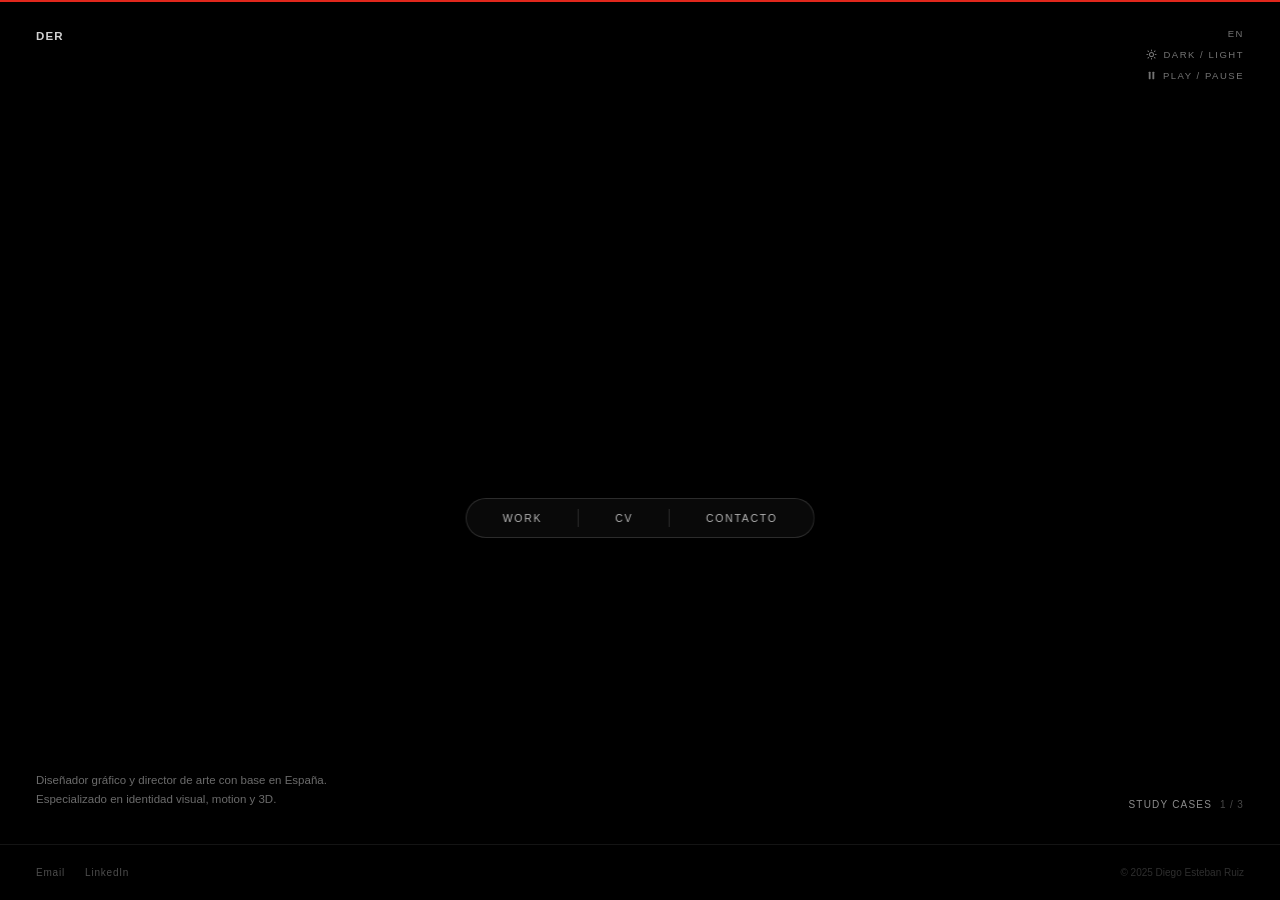
==== commit 1b5e2098: "fin" ====
--- a/index.html
+++ b/index.html
@@ -4,7 +4,7 @@
   <meta charset="UTF-8">
   <meta name="viewport" content="width=device-width, initial-scale=1.0">
   <title>Diego Esteban Ruiz — Portfolio</title>
-  <link rel="stylesheet" href="css/style.css">
+  <link rel="stylesheet" href="css/style.css?v=5">
 </head>
 <body class="home-body">
 
@@ -19,7 +19,7 @@
 
   <!-- ── TOP BAR ───────────────────────────────────────────── -->
   <div class="home-topbar">
-    <a href="index.html" class="home-brand">DIEGO<br>ESTEBAN RUIZ</a>
+    <a href="index.html" class="home-brand">DER</a>
 
     <div class="home-controls">
       <button class="home-ctrl lang-btn" id="langToggle">EN</button>
@@ -70,16 +70,14 @@
   <footer class="home-footer">
     <div class="home-footer-inner">
       <div class="home-footer-links">
-        <a href="mailto:hola@diegoestebanruiz.com" class="home-footer-link">Email</a>
-        <a href="https://linkedin.com"  target="_blank" rel="noopener" class="home-footer-link">LinkedIn</a>
-        <a href="https://instagram.com" target="_blank" rel="noopener" class="home-footer-link">Instagram</a>
-        <a href="https://behance.net"   target="_blank" rel="noopener" class="home-footer-link">Behance</a>
+        <a href="mailto:estebanruizdiego@gmail.com" class="home-footer-link">Email</a>
+        <a href="https://www.linkedin.com/in/diego-esteban-ruiz-73191a244"  target="_blank" rel="noopener" class="home-footer-link">LinkedIn</a>
       </div>
       <span class="home-footer-copy">© 2025 Diego Esteban Ruiz</span>
     </div>
   </footer>
 
-  <script src="js/common.js?v=2"></script>
-  <script src="js/main.js?v=2"></script>
+  <script src="js/common.js?v=5"></script>
+  <script src="js/main.js?v=5"></script>
 </body>
 </html>
--- a/css/style.css
+++ b/css/style.css
@@ -717,6 +717,55 @@
 .cv-grid { display: flex; gap: 44px; flex-wrap: wrap; }
 .cv-col  { flex: 1 1 240px; }
 
+/* CV — perfil */
+.cv-profile { margin-bottom: 52px; max-width: 760px; }
+.cv-profile-text {
+  font-size: 15px;
+  line-height: 1.72;
+  color: var(--text-muted);
+  margin-top: 16px;
+}
+
+/* CV — layout principal + aside */
+.cv-layout {
+  display: grid;
+  grid-template-columns: 1.7fr 1fr;
+  gap: 56px;
+  align-items: start;
+}
+
+.cv-block { margin-bottom: 44px; }
+.cv-block:last-child { margin-bottom: 0; }
+
+/* CV — viñetas de responsabilidades */
+.cv-bullets {
+  list-style: none;
+  margin: 10px 0 0;
+  padding: 0;
+}
+.cv-bullets li {
+  position: relative;
+  padding-left: 16px;
+  font-size: 12px;
+  line-height: 1.6;
+  color: var(--text-muted);
+  margin-bottom: 5px;
+}
+.cv-bullets li::before {
+  content: '';
+  position: absolute;
+  left: 0;
+  top: 8px;
+  width: 4px;
+  height: 4px;
+  border-radius: 50%;
+  background: var(--accent);
+}
+
+@media (max-width: 760px) {
+  .cv-layout { grid-template-columns: 1fr; gap: 40px; }
+}
+
 .cv-col-title {
   font-size: 10px;
   letter-spacing: 0.2em;
@@ -856,28 +905,49 @@
   border-radius: 20px;
   background: var(--accent-dim);
   line-height: 1.4;
-}
-
-/* Cover */
+  transition: background 0.2s, border-color 0.2s, color 0.2s;
+}
+
+a.story-award:hover {
+  background: rgba(224,39,28,0.18);
+  border-color: var(--accent);
+  color: var(--accent-light);
+}
+
+/* Cover — natural proportions, full image always visible */
 .story-cover {
   width: 100%;
-  aspect-ratio: 16/9;
   overflow: hidden;
   border-radius: 4px;
-  margin-bottom: 0;
   background: #0a0a0a;
-  flex-shrink: 0;
+  display: flex;
+  align-items: center;
+  justify-content: center;
 }
 
 .story-cover img {
   width: 100%;
+  height: auto;
+  max-height: 88vh;
+  display: block;
+  object-fit: contain;
+  transition: transform 0.5s var(--ease);
+}
+
+.project-story:hover .story-cover img { transform: scale(1.015); }
+
+/* Carrusel cuadrado 1:1 */
+.pi-carousel--square .pi-carousel-item {
+  aspect-ratio: 1/1;
+  height: clamp(280px, 46vh, 560px);
+  width: auto;
+}
+
+.pi-carousel--square .pi-carousel-item img {
+  width: 100%;
   height: 100%;
-  object-fit: cover;
-  display: block;
-  transition: transform 0.5s var(--ease);
-}
-
-.project-story:hover .story-cover img { transform: scale(1.02); }
+  object-fit: contain;
+}
 
 .story-cover-ph {
   width: 100%;
@@ -891,6 +961,37 @@
   text-transform: uppercase;
   color: rgba(255,255,255,0.13);
 }
+
+/* Video embed */
+.story-video {
+  width: 100%;
+  aspect-ratio: 16 / 9;
+  margin-top: 24px;
+  margin-bottom: 24px;
+  border-radius: 4px;
+  overflow: hidden;
+  background: #000;
+}
+
+.story-video iframe {
+  width: 100%;
+  aspect-ratio: 16/9;
+  border: none;
+  display: block;
+}
+
+.story-video video {
+  width: 100%;
+  height: auto;
+  max-height: 88vh;
+  display: block;
+  object-fit: contain;
+}
+
+/* ─── BILINGÜE — visibilidad según idioma activo ─────────── */
+/* Oculta el idioma que no está activo. Controlado por html[data-lang]. */
+html[data-lang="es"] [data-lang="en"] { display: none !important; }
+html[data-lang="en"] [data-lang="es"] { display: none !important; }
 
 /* Description bar */
 .story-desc {
@@ -953,6 +1054,19 @@
 .pi-wide   { flex: 2 !important; }
 .pi-narrow { flex: 1 !important; }
 
+/* Natural proportions — no crop, images scale to fit */
+.pi-row--natural {
+  height: auto !important;
+  align-items: flex-start;
+}
+
+.pi-row--natural img {
+  height: auto !important;
+  width: 100%;
+  object-fit: contain !important;
+  max-height: none;
+}
+
 .pi-ph {
   background: linear-gradient(135deg, var(--ph-a,#111), var(--ph-b,#1a1a1a));
   display: flex;
@@ -966,6 +1080,63 @@
   letter-spacing: 0.14em;
   text-transform: uppercase;
   color: rgba(255,255,255,0.14);
+}
+
+/* ─── PI SECTION LABEL ───────────────────────────────────── */
+.pi-label {
+  font-size: 9px;
+  letter-spacing: 0.2em;
+  text-transform: uppercase;
+  color: var(--text-dim);
+  padding-top: 20px;
+  padding-bottom: 6px;
+  border-top: 1px solid var(--border-card);
+  margin-top: 14px;
+}
+
+/* ─── PI CAROUSEL — auto-scroll infinito (marquee style) ─── */
+.pi-carousel {
+  overflow: hidden;
+  border-radius: 3px;
+  cursor: default;
+}
+
+/* Track: flex row con animación de traslación */
+.pi-carousel-track {
+  display: flex;
+  gap: 6px;
+  width: max-content;
+  animation: pi-marquee var(--pi-dur, 10s) linear infinite;
+  will-change: transform;
+}
+
+/* Dirección inversa (scroll hacia la derecha) */
+.pi-carousel-track--reverse {
+  animation-direction: reverse;
+}
+
+/* Pausa al hover */
+.pi-carousel:hover .pi-carousel-track {
+  animation-play-state: paused;
+}
+
+@keyframes pi-marquee {
+  from { transform: translateX(0); }
+  to   { transform: translateX(-50%); }
+}
+
+.pi-carousel-item {
+  flex-shrink: 0;
+  height: clamp(280px, 46vh, 560px);
+  border-radius: 3px;
+  overflow: hidden;
+  background: #0a0a0a;
+}
+
+.pi-carousel-item img {
+  height: 100%;
+  width: auto;
+  display: block;
 }
 
 /* ─── LIGHTBOX ───────────────────────────────────────────── */
